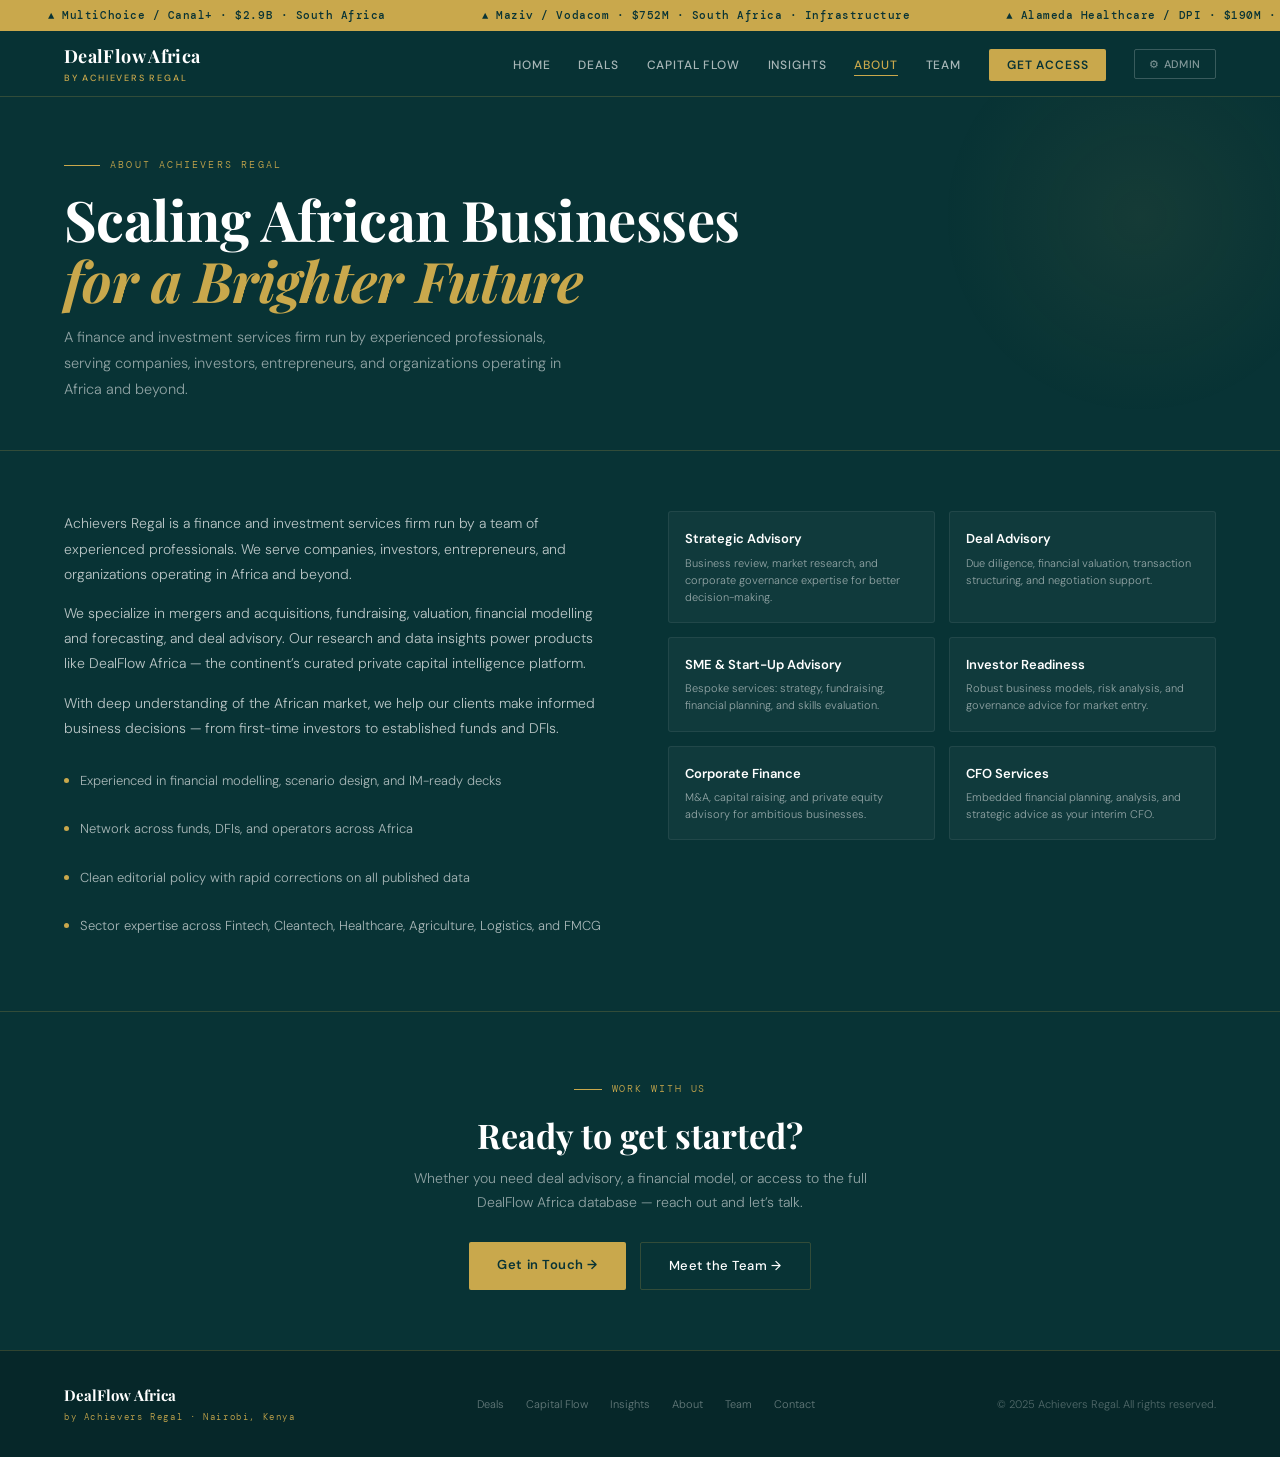
==== about.html @ 2ff9f693 "Add files via upload" ====
<!DOCTYPE html>
<html lang="en">
<head>
<meta charset="UTF-8">
<meta name="viewport" content="width=device-width, initial-scale=1.0">
<title>About | DealFlow Africa</title>
<link rel="stylesheet" href="style.css">
</head>
<body>

<div id="ticker-mount"></div>
<div id="nav-mount"></div>

<div class="page-header">
  <div class="eyebrow">About Achievers Regal</div>
  <h1>Scaling African Businesses<br><em>for a Brighter Future</em></h1>
  <p>A finance and investment services firm run by experienced professionals, serving companies, investors, entrepreneurs, and organizations operating in Africa and beyond.</p>
</div>

<section>
  <div class="about-grid">
    <div class="about-body">
      <p>Achievers Regal is a finance and investment services firm run by a team of experienced professionals. We serve companies, investors, entrepreneurs, and organizations operating in Africa and beyond.</p>
      <p>We specialize in mergers and acquisitions, fundraising, valuation, financial modelling and forecasting, and deal advisory. Our research and data insights power products like DealFlow Africa &mdash; the continent&rsquo;s curated private capital intelligence platform.</p>
      <p>With deep understanding of the African market, we help our clients make informed business decisions &mdash; from first-time investors to established funds and DFIs.</p>
      <div class="creds">
        <div class="cred"><div class="cdot"></div><p>Experienced in financial modelling, scenario design, and IM-ready decks</p></div>
        <div class="cred"><div class="cdot"></div><p>Network across funds, DFIs, and operators across Africa</p></div>
        <div class="cred"><div class="cdot"></div><p>Clean editorial policy with rapid corrections on all published data</p></div>
        <div class="cred"><div class="cdot"></div><p>Sector expertise across Fintech, Cleantech, Healthcare, Agriculture, Logistics, and FMCG</p></div>
      </div>
    </div>
    <div class="svc-grid">
      <div class="svc">
        <img class="svc-img" src="https://images.unsplash.com/photo-1551836022-d5d88e9218df?w=400&q=80" alt="Strategic Advisory" onerror="this.style.display='none'">
        <div class="svc-body"><div class="sn">Strategic Advisory</div><div class="sd">Business review, market research, and corporate governance expertise for better decision-making.</div></div>
      </div>
      <div class="svc">
        <img class="svc-img" src="https://images.unsplash.com/photo-1507003211169-0a1dd7228f2d?w=400&q=80" alt="Deal Advisory" onerror="this.style.display='none'">
        <div class="svc-body"><div class="sn">Deal Advisory</div><div class="sd">Due diligence, financial valuation, transaction structuring, and negotiation support.</div></div>
      </div>
      <div class="svc">
        <img class="svc-img" src="https://images.unsplash.com/photo-1559136555-9303baea8ebd?w=400&q=80" alt="SME Advisory" onerror="this.style.display='none'">
        <div class="svc-body"><div class="sn">SME &amp; Start-Up Advisory</div><div class="sd">Bespoke services: strategy, fundraising, financial planning, and skills evaluation.</div></div>
      </div>
      <div class="svc">
        <img class="svc-img" src="https://images.unsplash.com/photo-1454165804606-c3d57bc86b40?w=400&q=80" alt="Investor Readiness" onerror="this.style.display='none'">
        <div class="svc-body"><div class="sn">Investor Readiness</div><div class="sd">Robust business models, risk analysis, and governance advice for market entry.</div></div>
      </div>
      <div class="svc">
        <img class="svc-img" src="https://images.unsplash.com/photo-1486406146926-c627a92ad1ab?w=400&q=80" alt="Corporate Finance" onerror="this.style.display='none'">
        <div class="svc-body"><div class="sn">Corporate Finance</div><div class="sd">M&amp;A, capital raising, and private equity advisory for ambitious businesses.</div></div>
      </div>
      <div class="svc">
        <img class="svc-img" src="https://images.unsplash.com/photo-1664575602554-2087b04935a5?w=400&q=80" alt="CFO Services" onerror="this.style.display='none'">
        <div class="svc-body"><div class="sn">CFO Services</div><div class="sd">Embedded financial planning, analysis, and strategic advice as your interim CFO.</div></div>
      </div>
    </div>
  </div>
</section>

<!-- CTA BAND -->
<section style="border-top:1px solid var(--border);text-align:center;padding:60px 5%;">
  <div class="sec-label" style="justify-content:center;">Work with us</div>
  <h2 class="sec-title" style="margin-top:8px;">Ready to get started?</h2>
  <p style="font-size:14px;color:var(--muted);margin:12px auto 28px;max-width:460px;line-height:1.7;">Whether you need deal advisory, a financial model, or access to the full DealFlow Africa database &mdash; reach out and let&rsquo;s talk.</p>
  <div style="display:flex;gap:14px;justify-content:center;flex-wrap:wrap;">
    <a href="contact.html" style="display:inline-block;background:var(--gold);color:var(--green);font-family:'DM Sans',sans-serif;font-size:13px;font-weight:600;padding:12px 28px;border-radius:2px;text-decoration:none;letter-spacing:.04em;">Get in Touch &rarr;</a>
    <a href="team.html" style="display:inline-block;background:transparent;color:var(--white);font-family:'DM Sans',sans-serif;font-size:13px;font-weight:500;padding:12px 28px;border-radius:2px;text-decoration:none;border:1px solid var(--border);letter-spacing:.04em;">Meet the Team &rarr;</a>
  </div>
</section>

<div id="footer-mount"></div>

<div class="login-overlay" id="loginOverlay">
  <div class="login-box">
    <div class="login-logo"><div class="lar"><span class="la">A</span><span class="lr">R</span></div><div class="lname">Achievers Regal</div></div>
    <h3>Admin Access</h3><p>Enter your password to manage content</p>
    <input type="password" id="loginInput" placeholder="••••••••" onkeydown="if(event.key==='Enter')doLogin()">
    <button class="login-btn" onclick="doLogin()">Sign In &rarr;</button>
    <div class="login-err" id="loginErr">Incorrect password. Please try again.</div>
    <div style="margin-top:14px"><button onclick="document.getElementById('loginOverlay').classList.remove('open')" style="background:none;border:none;color:rgba(255,255,255,.35);font-size:11.5px;cursor:pointer;font-family:'DM Sans',sans-serif;">Cancel</button></div>
  </div>
</div>
<div class="admin-overlay" id="adminOverlay" style="display:none"></div>

<script src="_shared.js"></script>
</body>
</html>
---- style.css ----
/* ─── DealFlow Africa · Shared Stylesheet ─── */
@import url('https://fonts.googleapis.com/css2?family=Playfair+Display:ital,wght@0,400;0,600;0,700;1,400&family=DM+Sans:opsz,wght@9..40,300;9..40,400;9..40,500;9..40,600&family=DM+Mono:wght@400;500&display=swap');

:root{
  --green:#083335;--green-mid:#0d4a4d;--green-light:#145557;
  --gold:#c9a84c;--gold-light:#e2c06e;--gold-dim:rgba(201,168,76,0.15);
  --white:#ffffff;--off-white:#f4f1ea;
  --muted:rgba(255,255,255,0.55);
  --border:rgba(201,168,76,0.22);--border-sub:rgba(255,255,255,0.07);
  --card:rgba(255,255,255,0.035);
}
*{margin:0;padding:0;box-sizing:border-box;}
html{scroll-behavior:smooth;}
body{background:var(--green);color:var(--white);font-family:'DM Sans',sans-serif;font-weight:300;line-height:1.65;overflow-x:hidden;}

/* PAGE TRANSITIONS */
body{animation:pageIn .35s ease both;}
@keyframes pageIn{from{opacity:0;transform:translateY(8px)}to{opacity:1;transform:translateY(0)}}

/* TICKER */
.ticker{background:var(--gold);color:var(--green);font-family:'DM Mono',monospace;font-size:10.5px;font-weight:500;letter-spacing:.05em;padding:7px 0;overflow:hidden;white-space:nowrap;}
.ticker-track{display:inline-block;animation:tick 55s linear infinite;}
.ticker-track span{margin:0 48px;}
@keyframes tick{0%{transform:translateX(0)}100%{transform:translateX(-50%)}}

/* NAV */
nav{position:sticky;top:0;z-index:200;background:rgba(8,51,53,.97);backdrop-filter:blur(12px);border-bottom:1px solid var(--border);display:flex;align-items:center;justify-content:space-between;padding:0 5%;height:66px;}
.logo-wrap{text-decoration:none;color:var(--white);}
.logo-wrap .l1{font-family:'Playfair Display',serif;font-size:18px;font-weight:700;letter-spacing:.02em;}
.logo-wrap .l2{font-size:9px;letter-spacing:.2em;text-transform:uppercase;color:var(--gold);font-weight:500;}
.nav-links{display:flex;gap:28px;list-style:none;align-items:center;}
.nav-links a{color:rgba(255,255,255,.65);text-decoration:none;font-size:12px;font-weight:500;letter-spacing:.07em;text-transform:uppercase;transition:color .2s;}
.nav-links a:hover,.nav-links a.active-page{color:var(--gold);}
.nav-links a.active-page{border-bottom:1px solid var(--gold);padding-bottom:2px;}
.btn-cta{background:var(--gold);color:var(--green)!important;padding:8px 18px;border-radius:2px;font-weight:600!important;}
.btn-cta:hover{background:var(--gold-light)!important;}
.admin-btn{background:none;border:1px solid rgba(255,255,255,.2);color:rgba(255,255,255,.5)!important;padding:7px 14px;border-radius:2px;cursor:pointer;font-size:11px;letter-spacing:.06em;font-family:'DM Sans',sans-serif;text-transform:uppercase;font-weight:500;transition:all .2s;}
.admin-btn:hover{border-color:var(--gold);color:var(--gold)!important;}
.mobile-toggle{display:none;background:none;border:none;color:var(--white);font-size:20px;cursor:pointer;padding:4px;}

/* PAGE HEADER (inner pages) */
.page-header{padding:60px 5% 48px;border-bottom:1px solid var(--border);position:relative;overflow:hidden;}
.page-header::after{content:'';position:absolute;top:-80px;right:-60px;width:400px;height:400px;background:radial-gradient(ellipse,rgba(201,168,76,.07) 0%,transparent 70%);pointer-events:none;}
.eyebrow{display:flex;align-items:center;gap:10px;font-family:'DM Mono',monospace;font-size:10px;letter-spacing:.22em;text-transform:uppercase;color:var(--gold);margin-bottom:14px;}
.eyebrow::before{content:'';width:36px;height:1px;background:var(--gold);}
.page-header h1{font-family:'Playfair Display',serif;font-size:clamp(30px,4.5vw,56px);font-weight:700;line-height:1.1;letter-spacing:-.01em;}
.page-header h1 em{font-style:italic;color:var(--gold);}
.page-header p{font-size:14.5px;color:var(--muted);max-width:520px;line-height:1.78;margin-top:14px;}

/* SECTIONS */
section{padding:60px 5%;}
.sec-label{display:inline-flex;align-items:center;gap:10px;font-family:'DM Mono',monospace;font-size:9.5px;letter-spacing:.2em;text-transform:uppercase;color:var(--gold);margin-bottom:10px;}
.sec-label::before{content:'';width:28px;height:1px;background:var(--gold);}
.sec-title{font-family:'Playfair Display',serif;font-size:clamp(22px,3vw,34px);font-weight:700;line-height:1.15;}
.sec-desc{font-size:14px;color:var(--muted);margin-top:10px;max-width:540px;line-height:1.7;}
.sec-head{margin-bottom:38px;}

/* DEALS TABLE */
.toolbar{display:flex;gap:10px;margin-bottom:22px;flex-wrap:wrap;align-items:center;justify-content:space-between;}
.filters{display:flex;gap:8px;flex-wrap:wrap;}
.fbtn{font-size:11px;font-family:'DM Sans',sans-serif;font-weight:500;letter-spacing:.05em;padding:6px 14px;border-radius:2px;border:1px solid var(--border);background:transparent;color:rgba(255,255,255,.55);cursor:pointer;transition:all .2s;}
.fbtn.active,.fbtn:hover{background:var(--gold-dim);border-color:var(--gold);color:var(--white);}
.srch{display:flex;align-items:center;gap:8px;background:rgba(255,255,255,.04);border:1px solid var(--border-sub);border-radius:2px;padding:6px 13px;}
.srch input{background:none;border:none;outline:none;color:var(--white);font-size:12px;font-family:'DM Sans',sans-serif;width:170px;}
.srch input::placeholder{color:rgba(255,255,255,.28);}
.tbl-wrap{overflow-x:auto;border-radius:4px;box-shadow:0 2px 24px rgba(0,0,0,.18);}
table{width:100%;border-collapse:collapse;font-size:12.5px;background:#fff;}
thead tr{border-bottom:2px solid var(--green);}
thead th{padding:12px 16px;text-align:left;font-family:'DM Mono',monospace;font-size:9px;letter-spacing:.16em;text-transform:uppercase;color:var(--green);background:#f0f4f4;white-space:nowrap;}
tbody tr{border-bottom:1px solid #e8eded;transition:background .15s;cursor:pointer;}
tbody tr:last-child{border-bottom:none;}
tbody tr:hover{background:#f5fafa;}
tbody td{padding:12px 16px;vertical-align:middle;color:#1a1a1a;}
.td-logo{width:44px;text-align:center;}
.logo-fallback{width:38px;height:38px;background:var(--green);border-radius:6px;display:inline-flex;flex-direction:column;align-items:center;justify-content:center;position:relative;overflow:hidden;}
.logo-fallback .ar-init{display:flex;align-items:flex-end;line-height:1;}
.logo-fallback .ar-a{font-family:'Playfair Display',serif;font-size:13px;font-weight:700;color:var(--gold);margin-bottom:2px;}
.logo-fallback .ar-r{font-family:'Playfair Display',serif;font-size:13px;font-weight:700;color:var(--gold);}
.logo-fallback .ar-name{font-family:'DM Mono',monospace;font-size:5px;letter-spacing:.08em;color:rgba(255,255,255,.8);text-transform:uppercase;position:absolute;bottom:4px;white-space:nowrap;}
.td-date{font-family:'DM Mono',monospace;font-size:10.5px;color:#607070;white-space:nowrap;}
.td-target{font-weight:600;color:var(--green);}
.td-acq{color:#4a6060;font-size:12px;}
.td-country span{display:inline-block;padding:3px 9px;border-radius:2px;font-size:10px;font-weight:500;background:#e8f0f0;color:var(--green);border:1px solid #c8dada;}
.td-sector span{display:inline-block;padding:3px 9px;border-radius:2px;font-size:10px;color:#7a5500;border:1px solid #e8c96a;background:#fdf5dc;white-space:nowrap;}
.td-val{font-family:'DM Mono',monospace;font-size:12px;font-weight:600;text-align:right;white-space:nowrap;}
.td-val.known{color:var(--green);}
.td-val.undisclosed{color:#aaa;font-style:italic;font-size:11px;font-weight:400;}
.td-stake{font-family:'DM Mono',monospace;font-size:11px;text-align:center;color:#4a6060;}
.tbl-footer{display:flex;align-items:center;justify-content:space-between;margin-top:16px;flex-wrap:wrap;gap:10px;}
.tbl-footer .cnt{font-size:12px;color:var(--muted);}
.tbl-footer a{font-size:12px;color:var(--gold);text-decoration:none;border-bottom:1px solid var(--border);}

/* CAPITAL FLOW */
.flow-container{background:rgba(0,0,0,.15);border:1px solid var(--border);border-radius:6px;padding:40px;overflow:hidden;position:relative;}
.flow-title{font-family:'Playfair Display',serif;font-size:22px;font-weight:700;margin-bottom:6px;}
.flow-sub{font-size:12px;color:var(--muted);margin-bottom:32px;font-family:'DM Mono',monospace;letter-spacing:.1em;text-transform:uppercase;}
.flow-map{position:relative;height:320px;margin-bottom:32px;}
.flow-node{position:absolute;display:flex;flex-direction:column;align-items:center;gap:5px;cursor:default;}
.flow-node .fn-dot{border-radius:50%;display:flex;align-items:center;justify-content:center;font-family:'DM Mono',monospace;font-weight:500;color:var(--green);transition:transform .3s;}
.flow-node:hover .fn-dot{transform:scale(1.15);}
.flow-node .fn-label{font-size:10px;font-weight:600;letter-spacing:.04em;color:var(--white);text-align:center;white-space:nowrap;}
.flow-node .fn-count{font-size:9px;font-family:'DM Mono',monospace;color:var(--gold);}
svg.flow-lines{position:absolute;top:0;left:0;width:100%;height:100%;pointer-events:none;}
.flow-pulse{stroke-dasharray:6 4;animation:flowdash 2s linear infinite;}
@keyframes flowdash{to{stroke-dashoffset:-20}}
.flow-bars{display:grid;grid-template-columns:repeat(auto-fill,minmax(160px,1fr));gap:16px;}
.flow-bar-item .fb-label{font-size:11px;color:var(--muted);margin-bottom:6px;display:flex;justify-content:space-between;}
.flow-bar-item .fb-label span{color:var(--gold);font-family:'DM Mono',monospace;font-size:10px;}
.flow-bar-item .fb-track{height:6px;background:rgba(255,255,255,.1);border-radius:3px;overflow:hidden;}
.flow-bar-item .fb-fill{height:100%;background:linear-gradient(90deg,var(--gold),var(--gold-light));border-radius:3px;animation:barGrow 1.2s ease-out forwards;}
@keyframes barGrow{from{width:0}to{width:var(--pct)}}
.flow-legend{display:flex;gap:20px;flex-wrap:wrap;margin-top:24px;padding-top:20px;border-top:1px solid var(--border-sub);}
.flow-legend .fl-item{display:flex;align-items:center;gap:8px;font-size:11px;color:var(--muted);}
.flow-legend .fl-dot{width:8px;height:8px;border-radius:50%;}

/* INSIGHTS */
.ins-grid{display:grid;grid-template-columns:repeat(auto-fill,minmax(290px,1fr));gap:18px;}
.ins-card{background:var(--card);border:1px solid var(--border-sub);border-radius:4px;padding:26px;transition:all .25s;text-decoration:none;color:var(--white);display:block;}
.ins-card:hover{background:rgba(201,168,76,.06);border-color:var(--border);transform:translateY(-2px);}
.ins-tag{font-family:'DM Mono',monospace;font-size:9px;letter-spacing:.18em;text-transform:uppercase;color:var(--gold);margin-bottom:11px;}
.ins-title{font-family:'Playfair Display',serif;font-size:16px;font-weight:600;line-height:1.3;margin-bottom:9px;}
.ins-blurb{font-size:12.5px;color:var(--muted);line-height:1.65;}
.ins-link{display:inline-flex;align-items:center;gap:5px;margin-top:14px;font-size:11.5px;color:var(--gold);font-weight:500;}
.ins-link::after{content:'→';}
.ins-card.macro{border-left:3px solid var(--gold);}

/* ABOUT / SERVICES */
.about-grid{display:grid;grid-template-columns:1fr 1fr;gap:56px;align-items:start;}
.about-body p{font-size:14px;color:rgba(255,255,255,.72);line-height:1.8;margin-bottom:14px;}
.creds{margin-top:28px;display:flex;flex-direction:column;gap:11px;}
.cred{display:flex;gap:11px;align-items:flex-start;}
.cdot{width:5px;height:5px;background:var(--gold);border-radius:50%;margin-top:9px;flex-shrink:0;}
.cred p{font-size:13px;color:rgba(255,255,255,.65);}
.svc-grid{display:grid;grid-template-columns:1fr 1fr;gap:14px;}
.svc{background:var(--card);border:1px solid var(--border-sub);border-radius:3px;overflow:hidden;transition:all .2s;}
.svc:hover{border-color:var(--border);transform:translateY(-2px);box-shadow:0 8px 24px rgba(0,0,0,.2);}
.svc-img{width:100%;height:120px;object-fit:cover;display:block;filter:brightness(.85) saturate(.8);}
.svc-body{padding:16px;}
.svc .sn{font-size:13px;font-weight:600;margin-bottom:5px;color:var(--white);}
.svc .sd{font-size:11px;color:var(--muted);line-height:1.55;}

/* TEAM */
.team-grid{display:grid;grid-template-columns:repeat(auto-fill,minmax(320px,1fr));gap:22px;}
.tc{background:var(--card);border:1px solid var(--border-sub);border-radius:4px;padding:30px;}
.tc-init{width:52px;height:52px;background:var(--gold-dim);border:1px solid var(--border);border-radius:50%;display:flex;align-items:center;justify-content:center;font-family:'Playfair Display',serif;font-size:19px;font-weight:700;color:var(--gold);margin-bottom:16px;}
.tc-name{font-family:'Playfair Display',serif;font-size:20px;font-weight:600;margin-bottom:3px;}
.tc-role{font-size:10px;letter-spacing:.14em;text-transform:uppercase;color:var(--gold);font-family:'DM Mono',monospace;margin-bottom:14px;}
.tc-bio{font-size:12.5px;color:var(--muted);line-height:1.7;}
.tc-links{display:flex;gap:11px;margin-top:18px;flex-wrap:wrap;}
.tc-links a{font-size:11px;color:rgba(255,255,255,.45);text-decoration:none;border-bottom:1px solid var(--border-sub);padding-bottom:1px;transition:color .2s;}
.tc-links a:hover{color:var(--gold);}

/* CONTACT */
.contact-grid{display:grid;grid-template-columns:1fr 1fr;gap:56px;}
.ci p{font-size:14px;color:var(--muted);line-height:1.75;margin-bottom:22px;}
.cd-list{display:flex;flex-direction:column;gap:13px;}
.cd{display:flex;gap:11px;align-items:center;}
.cd .cdi{width:30px;height:30px;background:var(--gold-dim);border:1px solid var(--border);border-radius:2px;display:flex;align-items:center;justify-content:center;font-size:12px;flex-shrink:0;}
.cd .cdt{font-size:13px;color:rgba(255,255,255,.65);}
.cd .cdt a{color:var(--gold);text-decoration:none;}
.cf{display:flex;flex-direction:column;gap:13px;}
.frow{display:grid;grid-template-columns:1fr 1fr;gap:13px;}
.ff{display:flex;flex-direction:column;gap:5px;}
.ff label{font-size:10px;letter-spacing:.14em;text-transform:uppercase;color:var(--muted);font-family:'DM Mono',monospace;}
.ff input,.ff textarea,.ff select{background:rgba(255,255,255,.04);border:1px solid var(--border-sub);color:var(--white);font-family:'DM Sans',sans-serif;font-size:13px;padding:10px 13px;border-radius:2px;outline:none;transition:border-color .2s;}
.ff input:focus,.ff textarea:focus,.ff select:focus{border-color:var(--gold);}
.ff textarea{resize:vertical;min-height:100px;}
.ff select option{background:var(--green);}
.sbtn{background:var(--gold);color:var(--green);font-family:'DM Sans',sans-serif;font-size:12.5px;font-weight:600;letter-spacing:.06em;text-transform:uppercase;padding:12px 30px;border:none;border-radius:2px;cursor:pointer;transition:background .2s;align-self:flex-start;}
.sbtn:hover{background:var(--gold-light);}

/* FOOTER */
footer{background:rgba(0,0,0,.22);border-top:1px solid var(--border);padding:32px 5%;display:flex;align-items:center;justify-content:space-between;flex-wrap:wrap;gap:18px;}
.fb .f1{font-family:'Playfair Display',serif;font-size:15px;font-weight:700;}
.fb .f2{font-family:'DM Mono',monospace;font-size:9px;letter-spacing:.18em;color:var(--gold);margin-top:2px;}
.flinks{display:flex;gap:22px;}
.flinks a{font-size:11px;color:rgba(255,255,255,.38);text-decoration:none;transition:color .2s;}
.flinks a:hover{color:var(--gold);}
.fcopy{font-size:11px;color:rgba(255,255,255,.3);}

/* DEAL MODAL */
.modal-bg{display:none;position:fixed;inset:0;background:rgba(0,0,0,.72);z-index:500;align-items:center;justify-content:center;padding:20px;}
.modal-bg.open{display:flex;}
.modal{background:#0a3d40;border:1px solid var(--border);border-radius:6px;padding:38px;max-width:620px;width:100%;max-height:90vh;overflow-y:auto;position:relative;}
.mcl{position:absolute;top:14px;right:18px;background:none;border:none;color:rgba(255,255,255,.45);font-size:20px;cursor:pointer;line-height:1;}
.mcl:hover{color:var(--white);}
.mtag{font-family:'DM Mono',monospace;font-size:9.5px;letter-spacing:.18em;text-transform:uppercase;color:var(--gold);margin-bottom:8px;}
.modal h2{font-family:'Playfair Display',serif;font-size:24px;font-weight:700;line-height:1.2;margin-bottom:18px;}
.mgrid{display:grid;grid-template-columns:1fr 1fr;gap:13px 22px;margin-bottom:18px;}
.mf .mfl{font-size:9.5px;letter-spacing:.15em;text-transform:uppercase;color:var(--muted);margin-bottom:3px;font-family:'DM Mono',monospace;}
.mf .mfv{font-size:13.5px;color:var(--white);font-weight:500;}
.msum{font-size:13px;color:rgba(255,255,255,.68);line-height:1.75;border-top:1px solid rgba(255,255,255,.08);padding-top:16px;}

/* ADMIN */
.admin-overlay{display:none;position:fixed;inset:0;background:rgba(0,0,0,.85);z-index:600;align-items:flex-start;justify-content:center;overflow-y:auto;padding:30px 20px;}
.admin-overlay.open{display:flex;}
.admin-panel{background:#071f20;border:1px solid var(--border);border-radius:8px;width:100%;max-width:900px;overflow:hidden;}
.admin-header{background:var(--green);padding:20px 28px;display:flex;align-items:center;justify-content:space-between;border-bottom:1px solid var(--border);}
.admin-header h2{font-family:'Playfair Display',serif;font-size:20px;font-weight:700;}
.admin-header .ah-sub{font-size:10px;letter-spacing:.16em;text-transform:uppercase;color:var(--gold);font-family:'DM Mono',monospace;margin-top:2px;}
.admin-close{background:none;border:none;color:rgba(255,255,255,.5);font-size:22px;cursor:pointer;}
.admin-close:hover{color:var(--white);}
.admin-tabs{display:flex;border-bottom:1px solid var(--border);}
.atab{padding:14px 24px;font-size:12px;font-weight:500;letter-spacing:.06em;text-transform:uppercase;cursor:pointer;color:rgba(255,255,255,.45);border-bottom:2px solid transparent;transition:all .2s;background:none;border-left:none;border-right:none;border-top:none;font-family:'DM Sans',sans-serif;}
.atab.active,.atab:hover{color:var(--gold);border-bottom-color:var(--gold);}
.admin-body{padding:28px;}
.admin-section{display:none;}
.admin-section.active{display:block;}
.admin-form{display:flex;flex-direction:column;gap:14px;}
.admin-frow{display:grid;grid-template-columns:1fr 1fr;gap:14px;}
.af{display:flex;flex-direction:column;gap:5px;}
.af label{font-size:10px;letter-spacing:.14em;text-transform:uppercase;color:var(--muted);font-family:'DM Mono',monospace;}
.af input,.af textarea,.af select{background:rgba(255,255,255,.05);border:1px solid rgba(255,255,255,.1);color:var(--white);font-family:'DM Sans',sans-serif;font-size:13px;padding:10px 13px;border-radius:2px;outline:none;transition:border-color .2s;}
.af input:focus,.af textarea:focus,.af select:focus{border-color:var(--gold);}
.af textarea{resize:vertical;min-height:80px;}
.af select option{background:#071f20;}
.admin-btn-row{display:flex;gap:10px;margin-top:8px;}
.a-submit{background:var(--gold);color:var(--green);font-family:'DM Sans',sans-serif;font-size:12px;font-weight:600;letter-spacing:.06em;text-transform:uppercase;padding:10px 24px;border:none;border-radius:2px;cursor:pointer;}
.a-submit:hover{background:var(--gold-light);}
.a-cancel{background:rgba(255,255,255,.06);color:rgba(255,255,255,.5);font-family:'DM Sans',sans-serif;font-size:12px;padding:10px 18px;border:1px solid rgba(255,255,255,.1);border-radius:2px;cursor:pointer;}
.a-cancel:hover{color:var(--white);}
.admin-list{display:flex;flex-direction:column;gap:8px;margin-bottom:20px;max-height:260px;overflow-y:auto;}
.admin-list-item{display:flex;align-items:center;justify-content:space-between;background:rgba(255,255,255,.04);border:1px solid rgba(255,255,255,.07);padding:10px 14px;border-radius:3px;font-size:12px;}
.admin-list-item .ali-name{font-weight:500;color:var(--white);}
.admin-list-item .ali-meta{font-size:10.5px;color:var(--muted);margin-top:2px;}
.ali-actions{display:flex;gap:8px;}
.ali-del{background:none;border:none;color:rgba(255,100,100,.6);cursor:pointer;font-size:12px;padding:3px 8px;border-radius:2px;transition:all .2s;}
.ali-del:hover{background:rgba(255,100,100,.1);color:#ff6464;}
.admin-note{font-size:11.5px;color:var(--muted);line-height:1.6;padding:12px;background:rgba(201,168,76,.06);border:1px solid var(--border);border-radius:3px;margin-bottom:16px;}

/* LOGIN */
.login-overlay{display:none;position:fixed;inset:0;background:rgba(0,0,0,.85);z-index:700;align-items:center;justify-content:center;}
.login-overlay.open{display:flex;}
.login-box{background:#071f20;border:1px solid var(--border);border-radius:8px;padding:40px;width:100%;max-width:360px;text-align:center;}
.login-logo{margin:0 auto 20px;width:56px;height:56px;background:var(--green);border:2px solid var(--gold);border-radius:10px;display:flex;flex-direction:column;align-items:center;justify-content:center;position:relative;}
.login-logo .lar{display:flex;align-items:flex-end;gap:1px;}
.login-logo .la{font-family:'Playfair Display',serif;font-size:18px;font-weight:700;color:var(--gold);margin-bottom:3px;}
.login-logo .lr{font-family:'Playfair Display',serif;font-size:18px;font-weight:700;color:var(--gold);}
.login-logo .lname{font-family:'DM Mono',monospace;font-size:6px;letter-spacing:.12em;color:rgba(255,255,255,.8);text-transform:uppercase;position:absolute;bottom:6px;}
.login-box h3{font-family:'Playfair Display',serif;font-size:20px;font-weight:700;margin-bottom:6px;}
.login-box p{font-size:12px;color:var(--muted);margin-bottom:24px;}
.login-box input{width:100%;background:rgba(255,255,255,.05);border:1px solid rgba(255,255,255,.1);color:var(--white);font-family:'DM Sans',sans-serif;font-size:13px;padding:11px 14px;border-radius:2px;outline:none;margin-bottom:10px;text-align:center;letter-spacing:.2em;}
.login-box input:focus{border-color:var(--gold);}
.login-btn{width:100%;background:var(--gold);color:var(--green);font-family:'DM Sans',sans-serif;font-size:13px;font-weight:600;padding:11px;border:none;border-radius:2px;cursor:pointer;letter-spacing:.06em;text-transform:uppercase;}
.login-btn:hover{background:var(--gold-light);}
.login-err{font-size:11.5px;color:#ff8080;margin-top:8px;display:none;}

/* STATS BAND */
.stats-band{display:grid;grid-template-columns:repeat(3,1fr);border-bottom:1px solid var(--border);}
.stat-cell{padding:30px 5%;border-right:1px solid var(--border);}
.stat-cell:last-child{border-right:none;}
.stat-cell .sl{font-family:'DM Mono',monospace;font-size:9.5px;letter-spacing:.18em;text-transform:uppercase;color:var(--gold);margin-bottom:8px;}
.stat-cell .sv{font-family:'Playfair Display',serif;font-size:clamp(24px,3vw,40px);font-weight:700;line-height:1;}
.stat-cell .sd{font-size:11.5px;color:var(--muted);margin-top:6px;}

/* CTA CARDS (hero) */
.cta-row{display:flex;gap:14px;flex-wrap:wrap;margin-top:36px;}
.cta-card{display:flex;align-items:center;gap:13px;background:var(--card);border:1px solid var(--border);padding:16px 24px;border-radius:3px;text-decoration:none;color:var(--white);transition:all .25s;}
.cta-card:hover{background:rgba(201,168,76,.09);border-color:var(--gold);transform:translateY(-2px);}
.cta-card .ico{width:34px;height:34px;background:var(--gold);border-radius:50%;display:flex;align-items:center;justify-content:center;flex-shrink:0;color:var(--green);font-size:15px;}
.cta-card .lbl{font-size:13px;font-weight:600;}
.cta-card .sub{font-size:10.5px;color:rgba(255,255,255,.42);margin-top:2px;}

/* RESPONSIVE */
@media(max-width:860px){
  .about-grid,.contact-grid{grid-template-columns:1fr;}
  .mobile-toggle{display:block;}
  .nav-links{display:none;position:absolute;top:66px;left:0;right:0;background:rgba(8,51,53,.98);flex-direction:column;gap:0;padding:12px 0;border-bottom:1px solid var(--border);}
  .nav-links.open{display:flex;}
  .nav-links li{width:100%;}
  .nav-links a,.nav-links button{display:block;width:100%;padding:12px 5%;border-radius:0;}
  .stats-band{grid-template-columns:1fr;}
  .stat-cell{border-right:none;border-bottom:1px solid var(--border);}
  .stat-cell:last-child{border-bottom:none;}
  .svc-grid,.frow,.admin-frow{grid-template-columns:1fr;}
  .mgrid{grid-template-columns:1fr;}
}
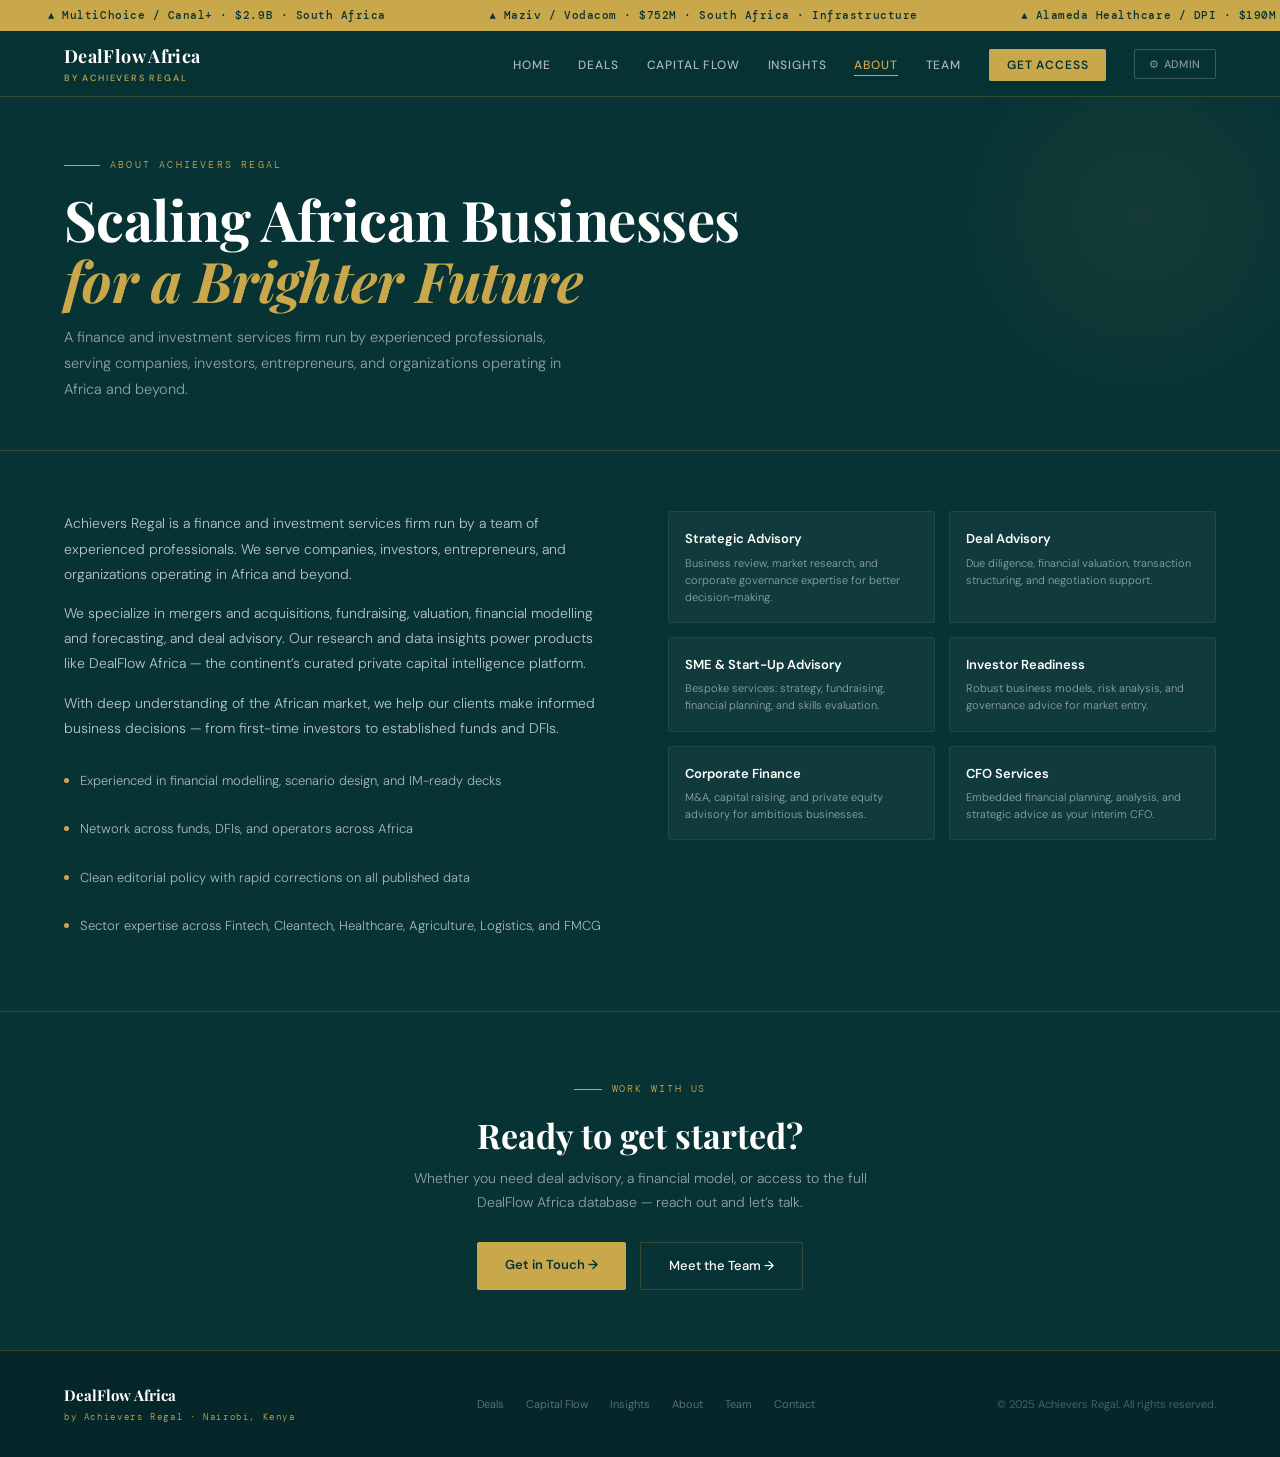
==== commit a3e368fa: "Add files via upload" ====
--- a/about.html
+++ b/about.html
@@ -7,16 +7,43 @@
 <link rel="stylesheet" href="style.css">
 </head>
 <body>
-
-<div id="ticker-mount"></div>
-<div id="nav-mount"></div>
-
+<div class="ticker"><div class="ticker-track">
+<span>&#9650; MultiChoice / Canal+ &middot; $2.9B &middot; South Africa</span>
+<span>&#9650; Maziv / Vodacom &middot; $752M &middot; South Africa &middot; Infrastructure</span>
+<span>&#9650; Alameda Healthcare / DPI &middot; $190M &middot; Egypt</span>
+<span>&#9650; SMSPortal / Link Mobility &middot; $115M &middot; South Africa</span>
+<span>&#9650; Atlas Tower Kenya / STOA &middot; $27M &middot; Kenya</span>
+<span>&#9650; Zanaga Iron Ore &middot; $21.5M &middot; Republic of Congo</span>
+<span>&#9650; Safari Holdings / IFC &middot; $10M &middot; Kenya</span>
+<span>&#9650; Cape Town Property / Rainbow Tourism &middot; $5.6M</span>
+<span>&#9650; MultiChoice / Canal+ &middot; $2.9B &middot; South Africa</span>
+<span>&#9650; Maziv / Vodacom &middot; $752M &middot; South Africa &middot; Infrastructure</span>
+<span>&#9650; Alameda Healthcare / DPI &middot; $190M &middot; Egypt</span>
+<span>&#9650; SMSPortal / Link Mobility &middot; $115M &middot; South Africa</span>
+<span>&#9650; Atlas Tower Kenya / STOA &middot; $27M &middot; Kenya</span>
+<span>&#9650; Zanaga Iron Ore &middot; $21.5M &middot; Republic of Congo</span>
+<span>&#9650; Safari Holdings / IFC &middot; $10M &middot; Kenya</span>
+<span>&#9650; Cape Town Property / Rainbow Tourism &middot; $5.6M</span>
+</div></div>
+<nav>
+  <a href="index.html" class="logo-wrap"><div class="l1">DealFlow Africa</div><div class="l2">by Achievers Regal</div></a>
+  <button class="mobile-toggle" onclick="toggleMobileNav()">&#9776;</button>
+  <ul class="nav-links" id="navLinks">
+    <li><a href="index.html">Home</a></li>
+    <li><a href="deals.html">Deals</a></li>
+    <li><a href="capital-flow.html">Capital Flow</a></li>
+    <li><a href="insights.html">Insights</a></li>
+    <li><a href="about.html" class="active-page">About</a></li>
+    <li><a href="team.html">Team</a></li>
+    <li><a href="contact.html" class="btn-cta">Get Access</a></li>
+    <li><button class="admin-btn" onclick="openLogin()">&#9881; Admin</button></li>
+  </ul>
+</nav>
 <div class="page-header">
   <div class="eyebrow">About Achievers Regal</div>
   <h1>Scaling African Businesses<br><em>for a Brighter Future</em></h1>
   <p>A finance and investment services firm run by experienced professionals, serving companies, investors, entrepreneurs, and organizations operating in Africa and beyond.</p>
 </div>
-
 <section>
   <div class="about-grid">
     <div class="about-body">
@@ -31,59 +58,40 @@
       </div>
     </div>
     <div class="svc-grid">
-      <div class="svc">
-        <img class="svc-img" src="https://images.unsplash.com/photo-1551836022-d5d88e9218df?w=400&q=80" alt="Strategic Advisory" onerror="this.style.display='none'">
-        <div class="svc-body"><div class="sn">Strategic Advisory</div><div class="sd">Business review, market research, and corporate governance expertise for better decision-making.</div></div>
-      </div>
-      <div class="svc">
-        <img class="svc-img" src="https://images.unsplash.com/photo-1507003211169-0a1dd7228f2d?w=400&q=80" alt="Deal Advisory" onerror="this.style.display='none'">
-        <div class="svc-body"><div class="sn">Deal Advisory</div><div class="sd">Due diligence, financial valuation, transaction structuring, and negotiation support.</div></div>
-      </div>
-      <div class="svc">
-        <img class="svc-img" src="https://images.unsplash.com/photo-1559136555-9303baea8ebd?w=400&q=80" alt="SME Advisory" onerror="this.style.display='none'">
-        <div class="svc-body"><div class="sn">SME &amp; Start-Up Advisory</div><div class="sd">Bespoke services: strategy, fundraising, financial planning, and skills evaluation.</div></div>
-      </div>
-      <div class="svc">
-        <img class="svc-img" src="https://images.unsplash.com/photo-1454165804606-c3d57bc86b40?w=400&q=80" alt="Investor Readiness" onerror="this.style.display='none'">
-        <div class="svc-body"><div class="sn">Investor Readiness</div><div class="sd">Robust business models, risk analysis, and governance advice for market entry.</div></div>
-      </div>
-      <div class="svc">
-        <img class="svc-img" src="https://images.unsplash.com/photo-1486406146926-c627a92ad1ab?w=400&q=80" alt="Corporate Finance" onerror="this.style.display='none'">
-        <div class="svc-body"><div class="sn">Corporate Finance</div><div class="sd">M&amp;A, capital raising, and private equity advisory for ambitious businesses.</div></div>
-      </div>
-      <div class="svc">
-        <img class="svc-img" src="https://images.unsplash.com/photo-1664575602554-2087b04935a5?w=400&q=80" alt="CFO Services" onerror="this.style.display='none'">
-        <div class="svc-body"><div class="sn">CFO Services</div><div class="sd">Embedded financial planning, analysis, and strategic advice as your interim CFO.</div></div>
-      </div>
+      <div class="svc"><img class="svc-img" src="https://images.unsplash.com/photo-1551836022-d5d88e9218df?w=400&q=80" alt="Strategic Advisory" onerror="this.style.display='none'"><div class="svc-body"><div class="sn">Strategic Advisory</div><div class="sd">Business review, market research, and corporate governance expertise for better decision-making.</div></div></div>
+      <div class="svc"><img class="svc-img" src="https://images.unsplash.com/photo-1507003211169-0a1dd7228f2d?w=400&q=80" alt="Deal Advisory" onerror="this.style.display='none'"><div class="svc-body"><div class="sn">Deal Advisory</div><div class="sd">Due diligence, financial valuation, transaction structuring, and negotiation support.</div></div></div>
+      <div class="svc"><img class="svc-img" src="https://images.unsplash.com/photo-1559136555-9303baea8ebd?w=400&q=80" alt="SME Advisory" onerror="this.style.display='none'"><div class="svc-body"><div class="sn">SME &amp; Start-Up Advisory</div><div class="sd">Bespoke services: strategy, fundraising, financial planning, and skills evaluation.</div></div></div>
+      <div class="svc"><img class="svc-img" src="https://images.unsplash.com/photo-1454165804606-c3d57bc86b40?w=400&q=80" alt="Investor Readiness" onerror="this.style.display='none'"><div class="svc-body"><div class="sn">Investor Readiness</div><div class="sd">Robust business models, risk analysis, and governance advice for market entry.</div></div></div>
+      <div class="svc"><img class="svc-img" src="https://images.unsplash.com/photo-1486406146926-c627a92ad1ab?w=400&q=80" alt="Corporate Finance" onerror="this.style.display='none'"><div class="svc-body"><div class="sn">Corporate Finance</div><div class="sd">M&amp;A, capital raising, and private equity advisory for ambitious businesses.</div></div></div>
+      <div class="svc"><img class="svc-img" src="https://images.unsplash.com/photo-1664575602554-2087b04935a5?w=400&q=80" alt="CFO Services" onerror="this.style.display='none'"><div class="svc-body"><div class="sn">CFO Services</div><div class="sd">Embedded financial planning, analysis, and strategic advice as your interim CFO.</div></div></div>
     </div>
   </div>
 </section>
-
-<!-- CTA BAND -->
 <section style="border-top:1px solid var(--border);text-align:center;padding:60px 5%;">
   <div class="sec-label" style="justify-content:center;">Work with us</div>
   <h2 class="sec-title" style="margin-top:8px;">Ready to get started?</h2>
   <p style="font-size:14px;color:var(--muted);margin:12px auto 28px;max-width:460px;line-height:1.7;">Whether you need deal advisory, a financial model, or access to the full DealFlow Africa database &mdash; reach out and let&rsquo;s talk.</p>
   <div style="display:flex;gap:14px;justify-content:center;flex-wrap:wrap;">
-    <a href="contact.html" style="display:inline-block;background:var(--gold);color:var(--green);font-family:'DM Sans',sans-serif;font-size:13px;font-weight:600;padding:12px 28px;border-radius:2px;text-decoration:none;letter-spacing:.04em;">Get in Touch &rarr;</a>
-    <a href="team.html" style="display:inline-block;background:transparent;color:var(--white);font-family:'DM Sans',sans-serif;font-size:13px;font-weight:500;padding:12px 28px;border-radius:2px;text-decoration:none;border:1px solid var(--border);letter-spacing:.04em;">Meet the Team &rarr;</a>
+    <a href="contact.html" style="display:inline-block;background:var(--gold);color:var(--green);font-family:'DM Sans',sans-serif;font-size:13px;font-weight:600;padding:12px 28px;border-radius:2px;text-decoration:none;">Get in Touch &rarr;</a>
+    <a href="team.html" style="display:inline-block;background:transparent;color:var(--white);font-family:'DM Sans',sans-serif;font-size:13px;font-weight:500;padding:12px 28px;border-radius:2px;text-decoration:none;border:1px solid var(--border);">Meet the Team &rarr;</a>
   </div>
 </section>
-
-<div id="footer-mount"></div>
-
+<footer>
+  <div class="fb"><div class="f1">DealFlow Africa</div><div class="f2">by Achievers Regal &middot; Nairobi, Kenya</div></div>
+  <div class="flinks"><a href="deals.html">Deals</a><a href="capital-flow.html">Capital Flow</a><a href="insights.html">Insights</a><a href="about.html">About</a><a href="team.html">Team</a><a href="contact.html">Contact</a></div>
+  <div class="fcopy">&copy; 2025 Achievers Regal. All rights reserved.</div>
+</footer>
 <div class="login-overlay" id="loginOverlay">
   <div class="login-box">
     <div class="login-logo"><div class="lar"><span class="la">A</span><span class="lr">R</span></div><div class="lname">Achievers Regal</div></div>
-    <h3>Admin Access</h3><p>Enter your password to manage content</p>
-    <input type="password" id="loginInput" placeholder="••••••••" onkeydown="if(event.key==='Enter')doLogin()">
-    <button class="login-btn" onclick="doLogin()">Sign In &rarr;</button>
-    <div class="login-err" id="loginErr">Incorrect password. Please try again.</div>
+    <h3>Admin Access</h3><p>Enter your password</p>
+    <input type="password" id="loginInput" placeholder="Enter password" onkeydown="if(event.key==='Enter')doLogin()">
+    <button class="login-btn" onclick="doLogin()">Sign In</button>
+    <div class="login-err" id="loginErr">Incorrect password.</div>
     <div style="margin-top:14px"><button onclick="document.getElementById('loginOverlay').classList.remove('open')" style="background:none;border:none;color:rgba(255,255,255,.35);font-size:11.5px;cursor:pointer;font-family:'DM Sans',sans-serif;">Cancel</button></div>
   </div>
 </div>
 <div class="admin-overlay" id="adminOverlay" style="display:none"></div>
-
 <script src="_shared.js"></script>
 </body>
 </html>
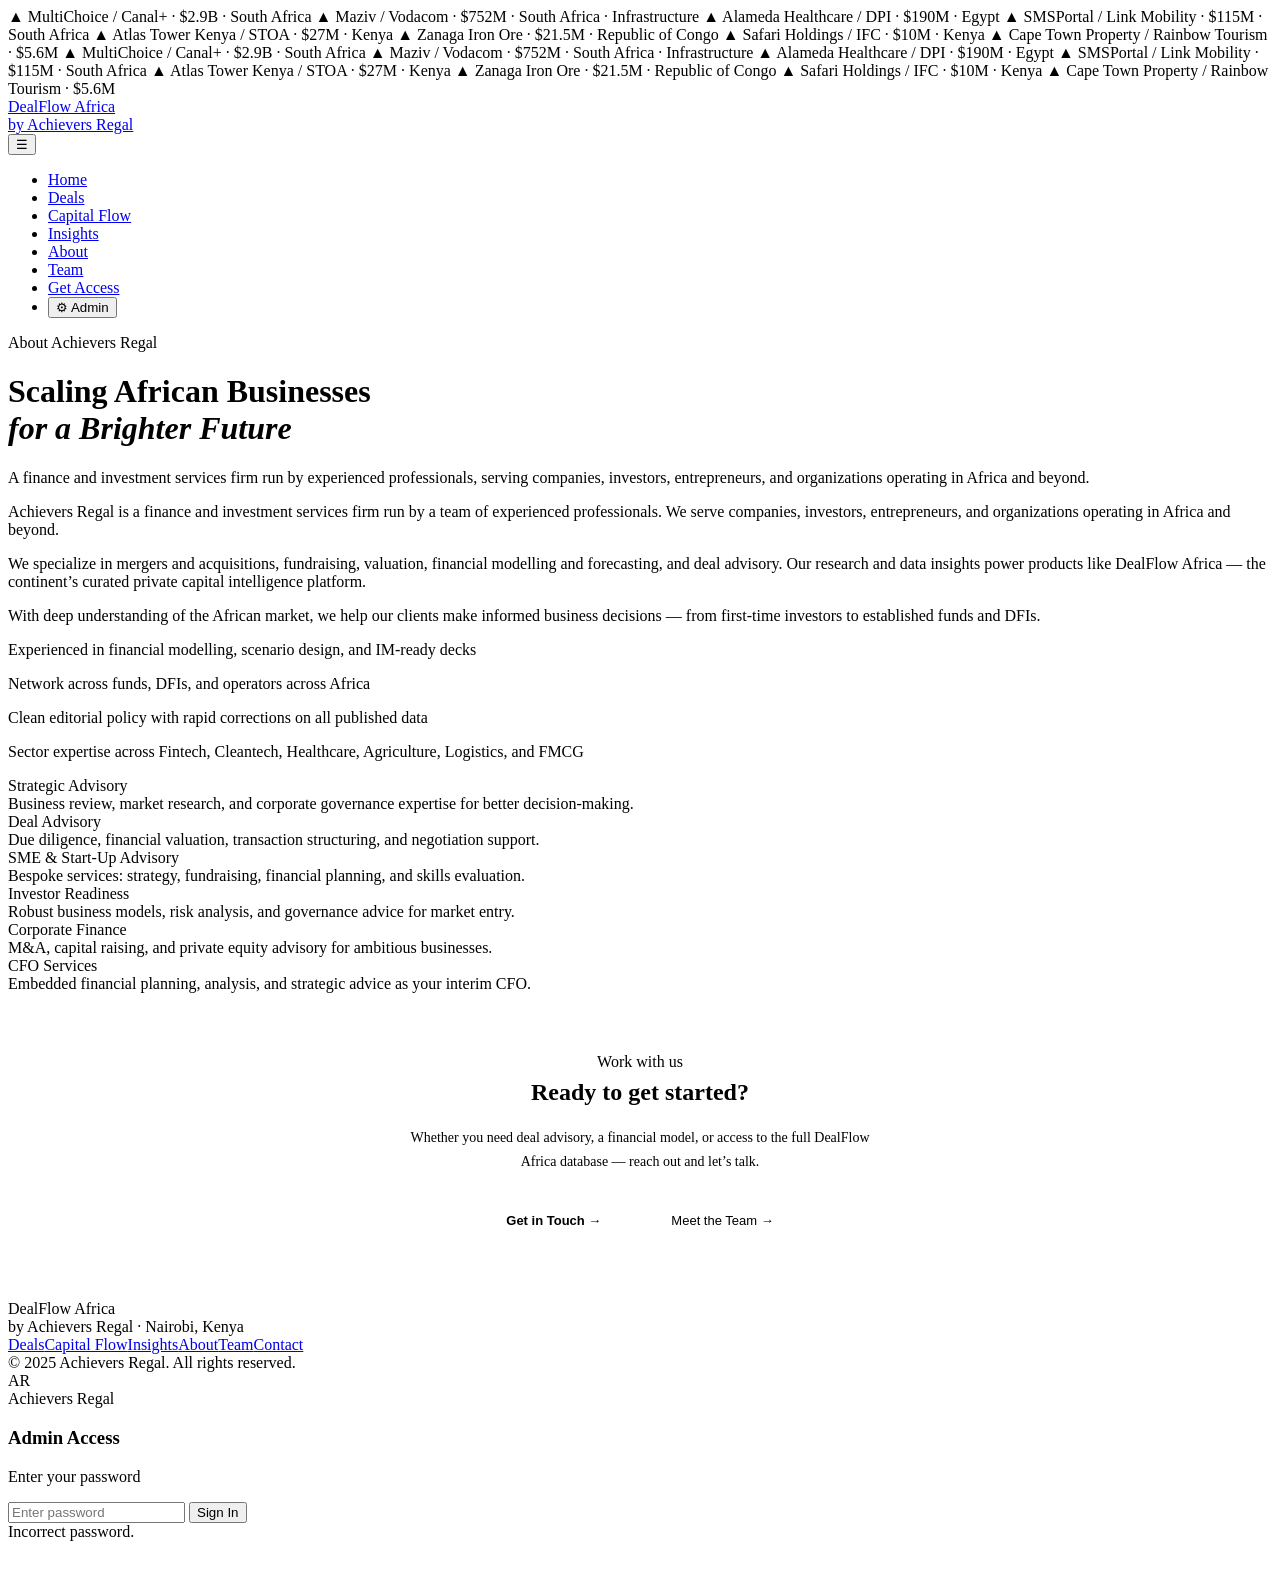
==== commit f01305a1: "Add files via upload" ====
--- a/about.html
+++ b/about.html
@@ -3,7 +3,19 @@
 <head>
 <meta charset="UTF-8">
 <meta name="viewport" content="width=device-width, initial-scale=1.0">
-<title>About | DealFlow Africa</title>
+<title>About Achievers Regal | Deal Advisory & Corporate Finance Africa</title>
+  <meta name="description" content="Achievers Regal is an African finance and investment services firm specialising in M&A advisory, financial modelling, valuation and strategic advisory across Africa.">
+  <meta name="keywords" content="Achievers Regal, Africa deal advisory, corporate finance Africa, M&A advisory Nairobi, financial modelling Africa">
+  <meta name="robots" content="index, follow">
+  <meta property="og:title" content="About Achievers Regal | Deal Advisory & Corporate Finance Africa">
+  <meta property="og:description" content="Achievers Regal is an African finance and investment services firm specialising in M&A advisory, financial modelling, valuation and strategic advisory across Africa.">
+  <meta property="og:url" content="https://dealsbase.africa/about.html">
+  <meta property="og:type" content="website">
+  <meta property="og:site_name" content="DealFlow Africa">
+  <meta name="twitter:card" content="summary_large_image">
+  <meta name="twitter:title" content="About Achievers Regal | Deal Advisory & Corporate Finance Africa">
+  <meta name="twitter:description" content="Achievers Regal is an African finance and investment services firm specialising in M&A advisory, financial modelling, valuation and strategic advisory across Africa.">
+  <link rel="canonical" href="https://dealsbase.africa/about.html">
 <link rel="stylesheet" href="style.css">
 </head>
 <body>
